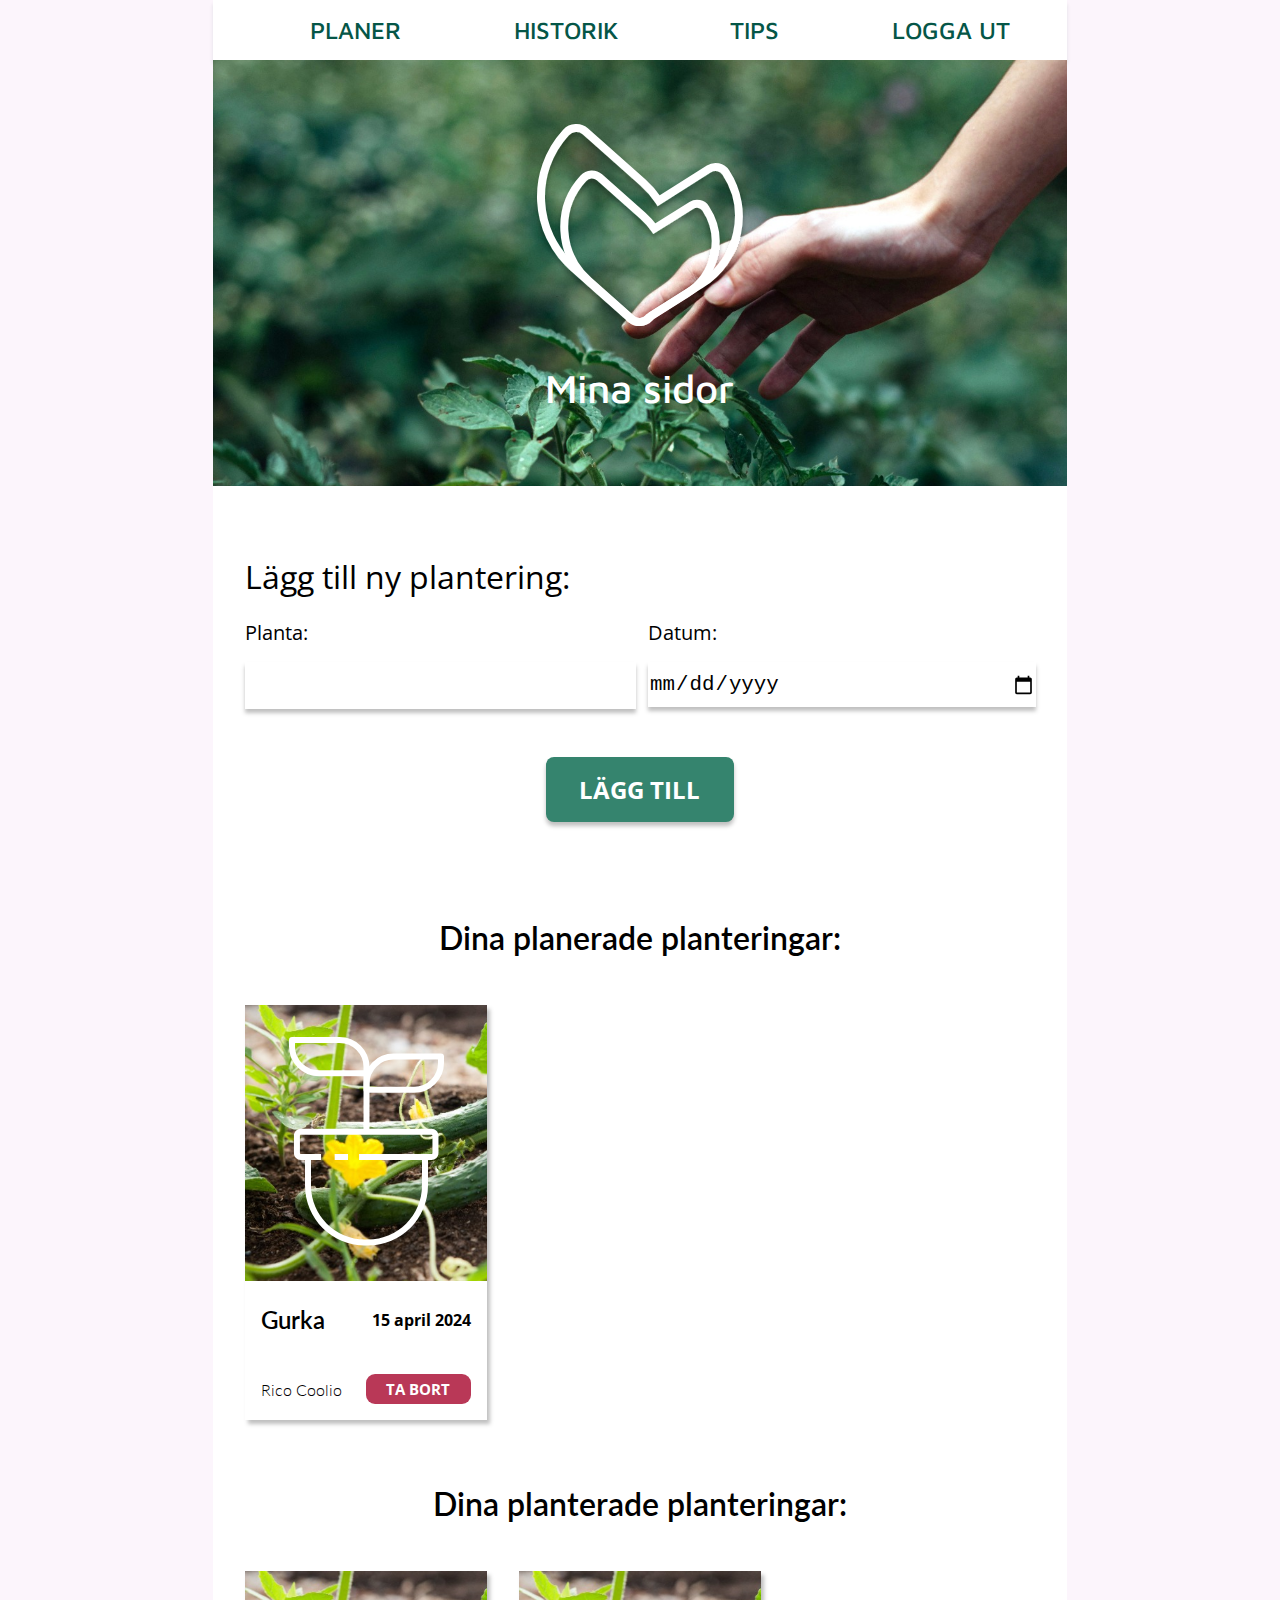
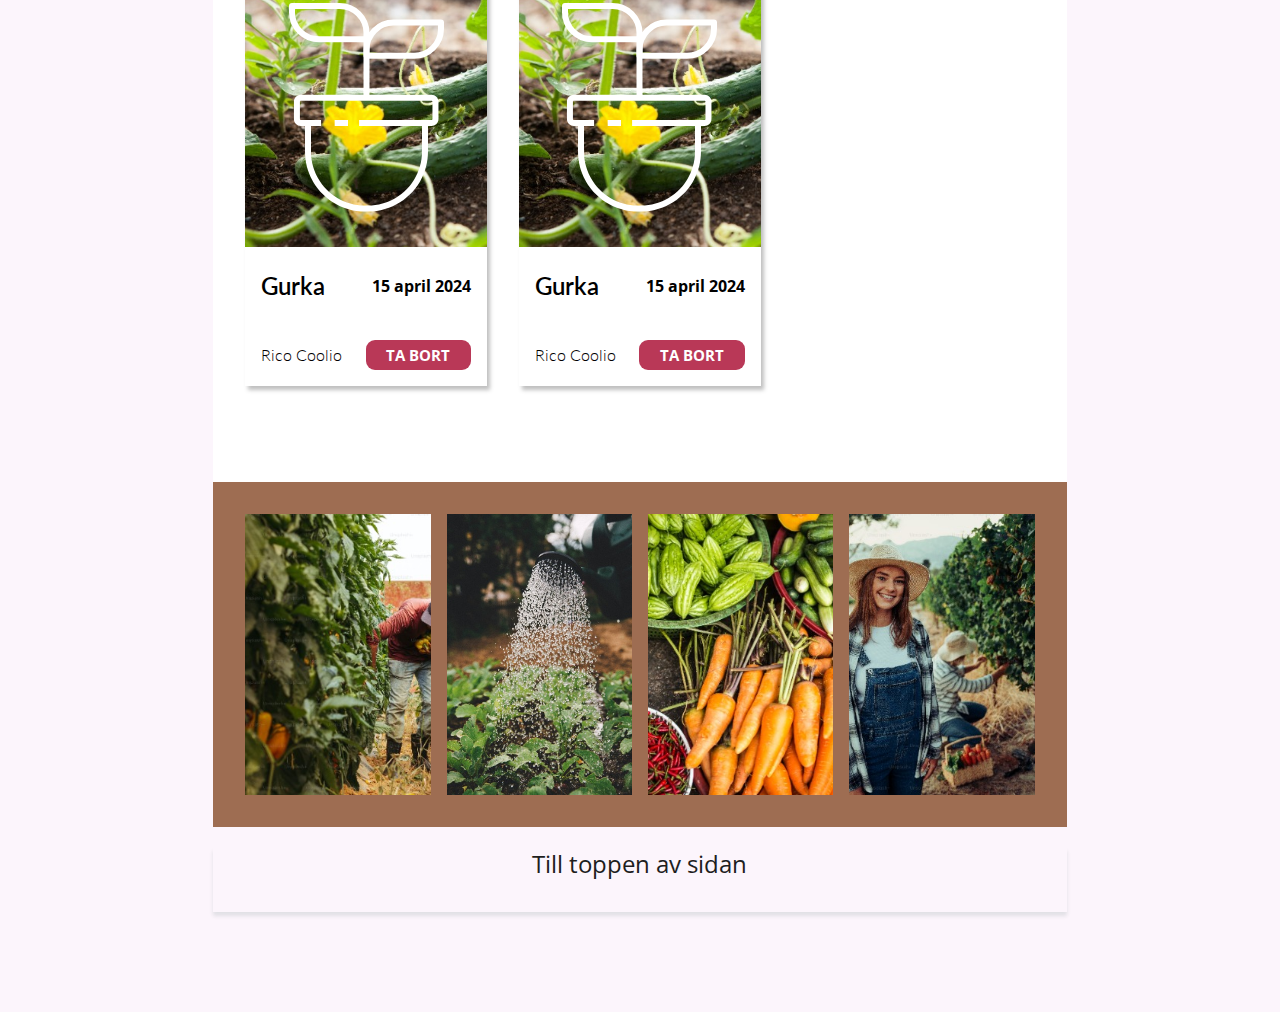
==== plantage.html @ c201dd51 "plantage" ====
<!DOCTYPE html>
<html lang="sv">
  <head>
    <meta charset="UTF-8" />
    <meta name="viewport" content="width=device-width, initial-scale=1.0" />
    <title>Mina sidor</title>
    <link rel="stylesheet" href="/plantage.css" />
  </head>

  <body>
    <header>
      <input class="burger" type="checkbox" />

      <nav>
        <ul>
          <li>
            <a href="#planned">PLANER</a>
          </li>
          <li>
            <a href="#history">HISTORIK</a>
          </li>
          <li>
            <a href="#">TIPS</a>
          </li>
          <li>
            <a href="/index.html">LOGGA UT</a>
          </li>
        </ul>
      </nav>

      <section class="header-image-area">
        <figure class="burger">
          <img src="/assets/burgir.svg" alt="Hamburger menu icon" />
        </figure>

        <figure class="header-logo">
          <img src="/assets/Logo.svg" alt="Plant Logo" />
        </figure>

        <h1>Mina sidor</h1>
      </section>
    </header>

    <main>
      <h1>Lägg till ny plantering:</h1>

      <form action="" method="dialog" class="add-plant">
        <label for="name">Planta: </label>
        <input type="text" name="name" id="name" />

        <label for="date">Datum: </label>
        <input type="date" name="date" id="date" />

        <button class="theme-button">LÄGG TILL</button>
      </form>

      <section class="planned-plants" id="planned">
        <h2>Dina planerade planteringar:</h2>

        <section class="cards">
          <article class="card">
            <figure class="cucumber">
              <img src="/assets/plant.svg" alt="Cucumber" />
            </figure>
            <h3>Gurka</h3>
            <p>15 april 2024</p>
            <h4>Rico Coolio</h4>
            <figure class="trash-icon">
              <img src="/assets/Vector (Stroke).svg" alt="Trash" />
            </figure>
            <button class="remove">TA BORT</button>
          </article>
        </section>
      </section>

      <section class="planted-plants" id="history">
        <h2>Dina planterade planteringar:</h2>

        <section class="cards">
          <article class="card">
            <figure class="cucumber">
              <img src="/assets/plant.svg" alt="Cucumber" />
            </figure>
            <h3>Gurka</h3>
            <p>15 april 2024</p>
            <h4>Rico Coolio</h4>
            <figure class="trash-icon">
              <img src="/assets/Vector (Stroke).svg" alt="Trash" />
            </figure>
            <button class="remove">TA BORT</button>
          </article>

          <article class="card">
            <figure class="cucumber">
              <img src="/assets/plant.svg" alt="Cucumber" />
            </figure>
            <h3>Gurka</h3>
            <p>15 april 2024</p>
            <h4>Rico Coolio</h4>
            <figure class="trash-icon">
              <img src="/assets/Vector (Stroke).svg" alt="Trash" />
            </figure>
            <button class="remove">TA BORT</button>
          </article>
        </section>
      </section>
    </main>

    <footer>
      <section class="footer-images">
        <figure>
          <img src="/assets/picking-fruits.jpeg" alt="Guy picking fruit" />
        </figure>

        <figure>
          <img src="/assets/watering.jpeg" alt="Watering plants" class="vertical-image" />
        </figure>

        <figure>
          <img src="/assets/vegetables.jpeg" alt="Collection of vegetables" />
        </figure>

        <figure>
          <img src="/assets/girl.jpeg" alt="Girl in field" />
        </figure>
      </section>

      <h2><a href="#">Till toppen av sidan</a></h2>
    </footer>
  </body>
</html>
---- plantage.css ----
@import url('https://fonts.googleapis.com/css2?family=Lato:ital,wght@0,100;0,300;0,400;0,700;0,900;1,100;1,300;1,400;1,700;1,900&family=Maven+Pro:wght@400..900&display=swap');
@import url('https://fonts.googleapis.com/css2?family=Open+Sans:ital,wght@0,300..800;1,300..800&display=swap');


/* || GENERAL STYLES */


:root {
    --theme-green-color: #35846E;
    --link-green-color: #055647;
    --button-bg-color: #B93857;
    --background-margin-color: #FCF5FC;
    --background-content-color: #FFFFFF;
    --footer-background-color: #9E6D52;
}

body {
    height: 100vh;
    margin: 0;
    display: grid;
    grid-template-columns: repeat(6, 1fr);
    font-family: 'Maven Pro';
    background-color: var(--background-margin-color);
}

main,
header,
footer {
    grid-column: 2 / 6;
}

p {
    font-size: 16px;
    text-align: right;
    font-family: 'Open Sans';
}

h3 {
    font-family: 'Lato';
    margin-left: 1rem;
    font-size: 24px;
    font-weight: 600;
}

h4 {
    font-family: 'Lato';
    margin-left: 1rem;
    font-weight: 300;
    font-size: 16px;
}

.theme-button {
    background-color: var(--theme-green-color);
    color: white;
    border-radius: 8px;
    font-size: 24px;
    font-family: 'Open Sans';
    font-weight: 700;
    border: thin;
    box-shadow: 0px 4px 4px 0px #00000040;
    padding: 1rem 2rem;
    grid-column: 5 / 9;
}

button:hover {
    cursor: pointer;
}

a {
    text-decoration: none;
    color: #1E1E1E;
}

/* || HEADER AND NAVIGATION */

header {
    background-color: var(--background-content-color);
    margin-bottom: 3rem;
    height: 100%;

    .burger {
        display: none;
    }

    nav {
        background-color: white;
        box-shadow: 0px 4px 4px 0px #03382F1C;
        align-content: center;

        ul {
            display: flex;
            list-style-type: none;
            justify-content: space-around;
            margin: 1rem 0;

            a {
                text-decoration: none;
                font-size: 1.5rem;
                color: var(--link-green-color);
                font-weight: 500;
            }
        }
    }

    .header-image-area {
        background: url(/assets/hand-above-plants.jpeg);
        background-size: cover;
        background-repeat: no-repeat;
        background-position: center;
        text-align: center;
        align-content: center;
        padding: 3rem 0;

        .header-logo {
            align-content: center;
        }

        h1 {
            font-size: 40px;
            font-weight: 500;
            color: white;
        }
    }
}

/* || MAIN CONTENT */

main {
    background-color: var(--background-content-color);
    padding: 0 2rem 3rem 2rem;

    h1 {
        font-size: 32px;
        font-family: 'Open Sans';
        font-weight: 400;
    }

    .add-plant {
        display: grid;
        grid-template-columns: repeat(12, 1fr);
        gap: 1rem;

        label {
            display: block;
            grid-column: span 6;
            font-size: 20px;
            font-family: 'Open Sans';
            font-weight: 400;
        }

        button {
            margin: 2rem;
        }

        input {
            grid-column: span 6;
            box-shadow: 0px 4px 4px 0px #00000040;
            width: 100%;
            height: 45px;
            border: thin;
            font-size: 1.3rem;
        }

        #name {
            grid-row: 2;
        }
    }

    .planned-plants,
    .planted-plants {
        h2 {
            font-size: 32px;
            font-weight: 600;
            text-align: center;
            font-family: 'Lato';
            margin-top: 4rem;
            margin-bottom: 3rem;
        }

        .cards {
            display: grid;
            grid-template-columns: repeat(12, 1fr);
            grid-column: span 12;
            gap: 2rem;
            margin-bottom: 3rem;

            .card {
                display: grid;
                grid-column: span 4;
                align-items: center;
                background-color: white;
                box-shadow: 3px 4px 4px 0px #00000040;

                .cucumber {
                    background: url(/assets/cucumber.jpeg);
                    background-size: cover;
                }

                .trash-icon {
                    display: none;
                }

                figure {
                    margin: 0;
                    grid-column: span 4;
                    text-align: center;
                    background-repeat: no-repeat;
                    background-size: cover;

                    img {
                        padding: 2rem 0;
                    }
                }

                p,
                .remove {
                    grid-column-start: 4;
                    font-weight: 700;
                    margin-right: 1rem;
                }

                .remove {
                    background-color: var(--button-bg-color);
                    color: white;
                    font-size: 15px;
                    font-family: 'Open Sans';
                    border-radius: 9px;
                    border: thin;
                    padding: 0.3rem;
                }
            }
        }
    }
}

/* || FOOTER */

footer {
    padding-bottom: 5rem;

    .footer-images {
        background-color: var(--footer-background-color);
        display: grid;
        grid-template-columns: repeat(12, 1fr);
        gap: 1rem;
        padding: 2rem;

        figure {
            grid-column: span 3;
            margin: 0;
            padding: 0;

            img {
                width: 100%;
                height: 100%;
                object-fit: cover;
            }
        }
    }

    h2 {
        font-family: 'Open Sans';
        font-size: 24px;
        font-weight: 400;
        text-align: center;
        box-shadow: 0px 4px 4px 0px #03382F1C;
        padding-bottom: 2rem;
    }
}




@media (max-width: 600px) {

    /* || GENERAL STYLES */

    body {
        display: flex;
        flex-direction: column;
    }

    header,
    main,
    footer {
        grid-column: span 6;
    }

    .theme-button {
        width: 40%;
        align-self: center;
        padding: 0.5rem 0;
        font-size: 16px;
        font-family: 'Open Sans';
        font-weight: 400;
        margin: 0;
    }

    p {
        font-size: 10px;
        font-family: 'Open Sans';
    }

    h3 {
        font-size: 14px;
    }

    h4 {
        font-size: 10px;
    }

    /* || HEADER AND NAVIGATION */

    header {
        grid-template-rows: 2fr 1fr;
        margin-bottom: 0;

        nav {
            display: none;
        }

        .burger {
            display: flex;
            right: 0;
            margin: 0;
            position: absolute;
            padding: 1rem 1rem 0 0;
            z-index: 3;
        }

        .header-image-area {
            padding: 0;

            .header-logo {
                margin-top: 4rem;
            }

            h1 {
                font-size: 32px;
                margin-bottom: 3rem;
            }
        }

        input[type="checkbox"] {
            width: 48px;
            height: 38px;
            opacity: 0;
            position: absolute;
            margin: 1rem 1rem 0 0;
            z-index: 5;
        }

        input:checked {
            z-index: 5;

            ~nav {
                display: block;
                position: absolute;
                top: 0;
                width: 100%;
                text-align: center;

                ul {
                    flex-direction: column;
                }
            }
        }
    }

    /* || MAIN CONTENT */

    main {
        padding: 0 2rem;

        h1 {
            font-size: 24px;
            text-align: center;
        }

        .add-plant {
            display: flex;
            flex-direction: column;
            gap: 1rem;

            label {
                font-size: 12px;
            }

            input {
                border: 1px solid #FFFFFF;
                height: 36px;
            }
        }

        .planted-plants,
        .planned-plants {

            h2 {
                font-size: 16px;
                font-family: 'Open Sans';
                margin: 3rem 0 2rem 0;
            }

            .cards {
                grid-template-columns: 1fr 1fr;
                gap: 2rem;

                .card {
                    grid-column: span 1;

                    button {
                        display: none;
                    }

                    figure {
                        text-align: center;

                        img {
                            width: 50%;
                        }
                    }

                    .trash-icon {
                        display: block;
                        grid-column-start: 4;
                        justify-self: flex-end;
                        margin-right: 1rem;

                        img {
                            width: fit-content;
                            padding: 0;
                        }
                    }
                }
            }

            .theme-button {
                font-size: 16px;
                font-family: 'Open Sans';
                font-weight: 700;
                grid-column: 5 / 9;
            }
        }
    }

    /* || FOOTER */

    footer {
        grid-template-columns: repeat(12, 1fr);
        gap: 1rem;
        align-items: self-end;
        padding: 0;

        .footer-images {
            background-color: var(--footer-background-color);
            padding: 1rem;
            grid-template-rows: 1fr 1fr;
            gap: 0.7rem;

            figure {
                grid-column: span 6;

                img {
                    height: 100%;
                    width: 100%;
                }

                .vertical-image {
                    aspect-ratio: 16 / 9;
                }
            }
        }

        h2 {
            grid-column: span 12;
            margin-bottom: 0;
            font-size: 12px;
        }
    }
}
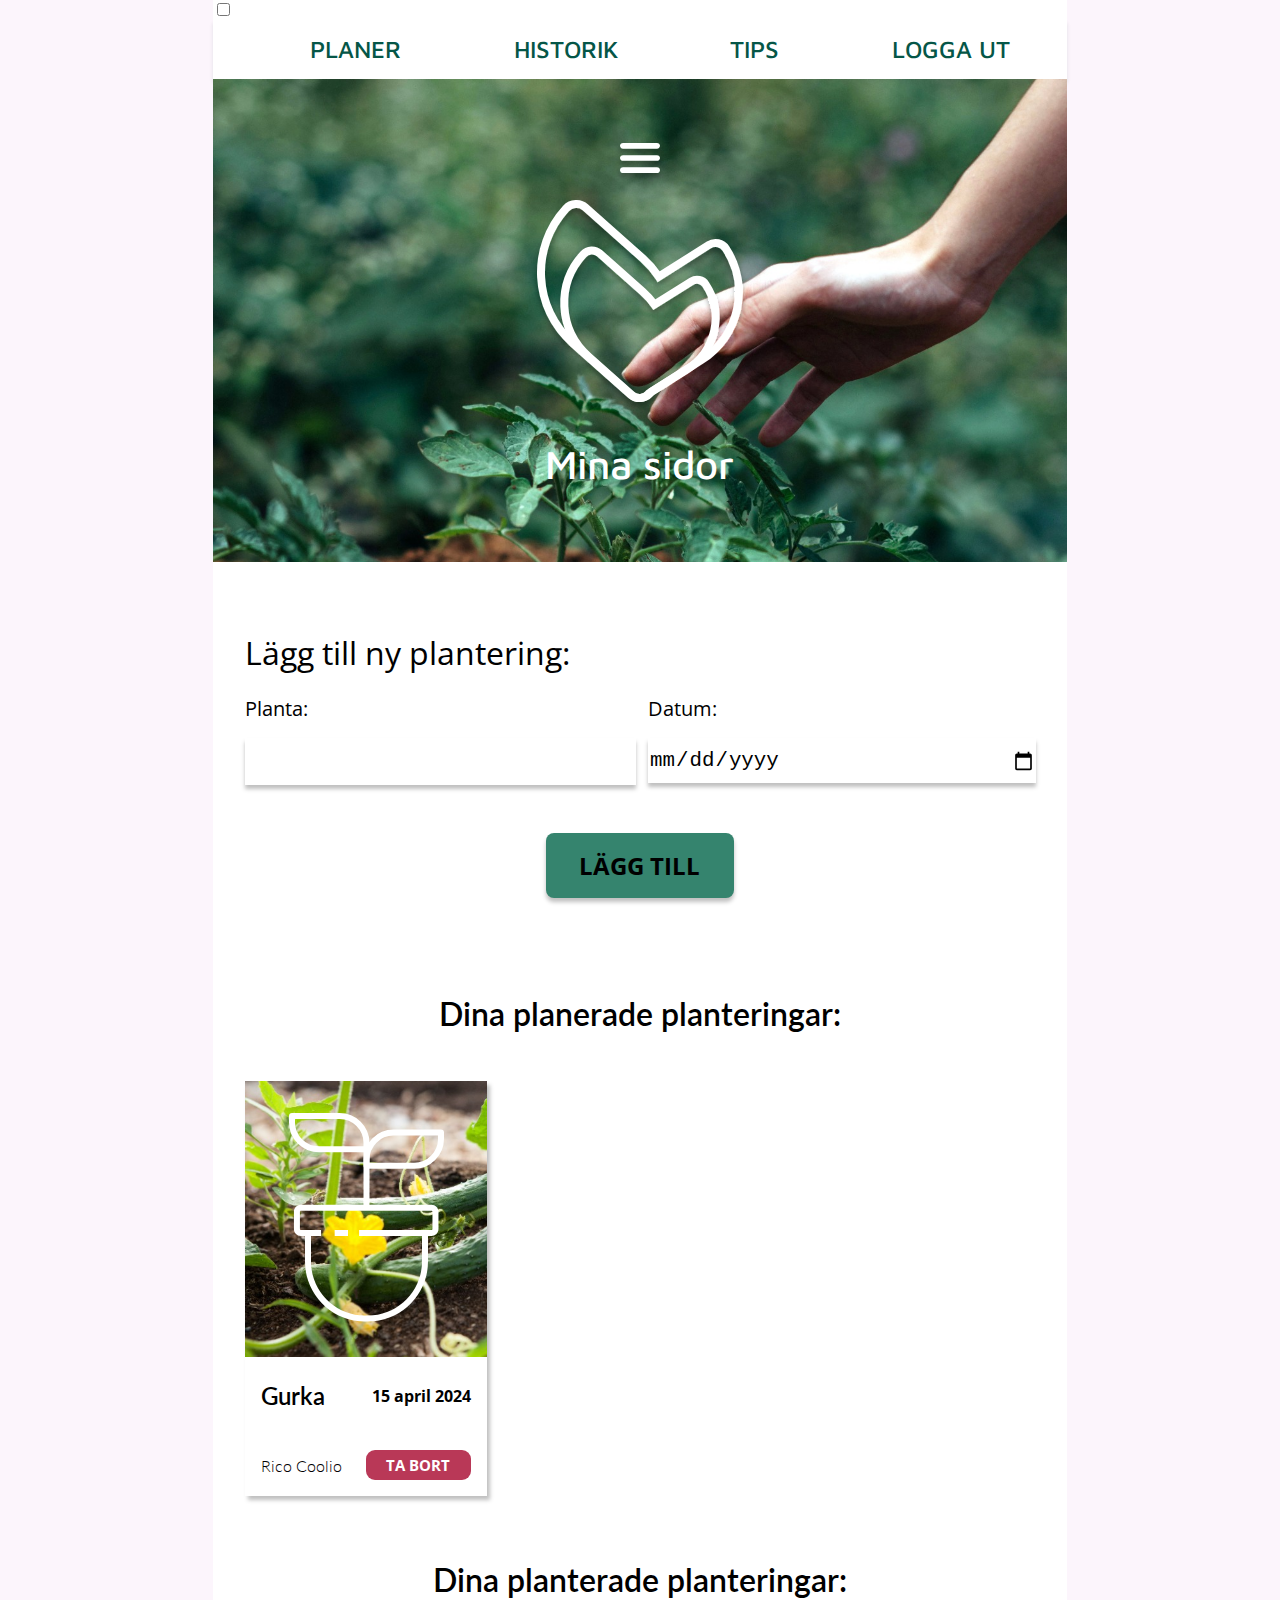
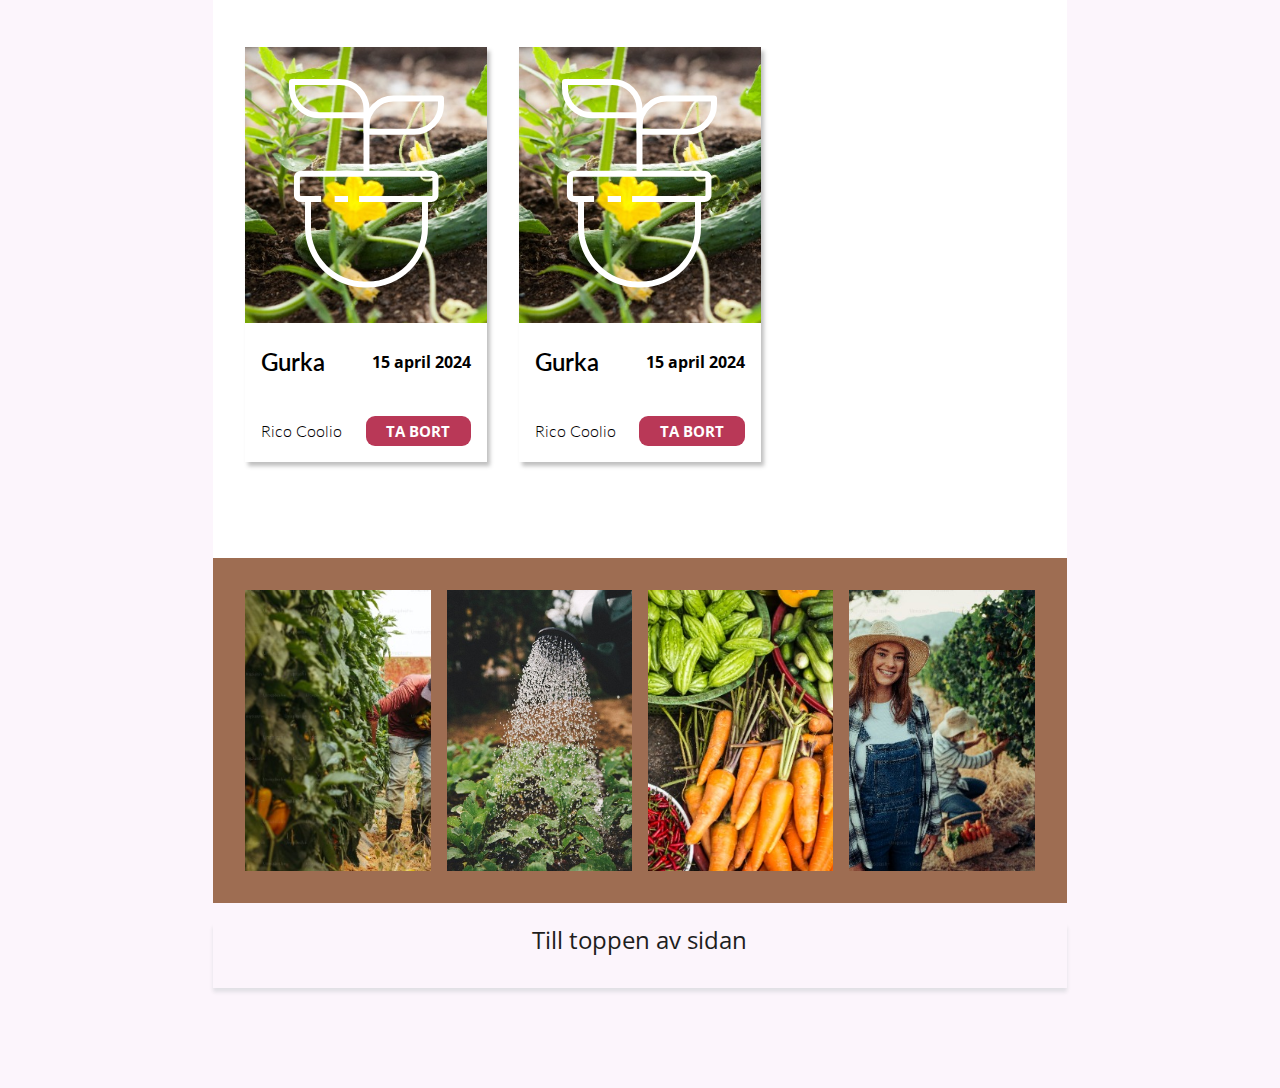
==== commit 41686815: "plantage" ====
--- a/plantage.html
+++ b/plantage.html
@@ -4,7 +4,7 @@
     <meta charset="UTF-8" />
     <meta name="viewport" content="width=device-width, initial-scale=1.0" />
     <title>Mina sidor</title>
-    <link rel="stylesheet" href="/plantage.css" />
+    <link rel="stylesheet" href="plantage.css" />
   </head>
 
   <body>
@@ -73,13 +73,13 @@
         </section>
       </section>
 
-      <section class="planted-plants" id="history">
+      <section class="planted-plants" id="historik">
         <h2>Dina planterade planteringar:</h2>
 
         <section class="cards">
           <article class="card">
             <figure class="cucumber">
-              <img src="/assets/plant.svg" alt="Cucumber" />
+              <img src="/assets/plant.svg" alt="Gurka" />
             </figure>
             <h3>Gurka</h3>
             <p>15 april 2024</p>
@@ -109,7 +109,7 @@
     <footer>
       <section class="footer-images">
         <figure>
-          <img src="/assets/picking-fruits.jpeg" alt="Guy picking fruit" />
+          <img src="/assets/picking-fruits.jpeg" alt="Plocka frukter" />
         </figure>
 
         <figure>
@@ -117,11 +117,11 @@
         </figure>
 
         <figure>
-          <img src="/assets/vegetables.jpeg" alt="Collection of vegetables" />
+          <img src="/assets/vegetables.jpeg" alt="Grönsaker" />
         </figure>
 
         <figure>
-          <img src="/assets/girl.jpeg" alt="Girl in field" />
+          <img src="/assets/girl.jpeg" alt="Tjej på fätet" />
         </figure>
       </section>
 
--- a/plantage.css
+++ b/plantage.css
@@ -2,29 +2,31 @@
 @import url('https://fonts.googleapis.com/css2?family=Open+Sans:ital,wght@0,300..800;1,300..800&display=swap');
 
 
-/* || GENERAL STYLES */
 
 
 :root {
+    --background-margin-color: #FCF5FC;
+    --background-content-color: #FFFFFF;
+    --footer-background-color: #9E6D52;
     --theme-green-color: #35846E;
     --link-green-color: #055647;
     --button-bg-color: #B93857;
-    --background-margin-color: #FCF5FC;
-    --background-content-color: #FFFFFF;
-    --footer-background-color: #9E6D52;
+
 }
 
 body {
-    height: 100vh;
-    margin: 0;
     display: grid;
     grid-template-columns: repeat(6, 1fr);
     font-family: 'Maven Pro';
     background-color: var(--background-margin-color);
-}
-
+    height: 100vh;
+    margin: 0;
+    display: grid;
+
+}
+
+header,
 main,
-header,
 footer {
     grid-column: 2 / 6;
 }
@@ -43,15 +45,14 @@
 }
 
 h4 {
+    margin-left: 1rem;
     font-family: 'Lato';
-    margin-left: 1rem;
     font-weight: 300;
     font-size: 16px;
 }
 
 .theme-button {
     background-color: var(--theme-green-color);
-    color: white;
     border-radius: 8px;
     font-size: 24px;
     font-family: 'Open Sans';
@@ -71,16 +72,12 @@
     color: #1E1E1E;
 }
 
-/* || HEADER AND NAVIGATION */
 
 header {
     background-color: var(--background-content-color);
     margin-bottom: 3rem;
     height: 100%;
 
-    .burger {
-        display: none;
-    }
 
     nav {
         background-color: white;
@@ -91,7 +88,6 @@
             display: flex;
             list-style-type: none;
             justify-content: space-around;
-            margin: 1rem 0;
 
             a {
                 text-decoration: none;
@@ -108,12 +104,9 @@
         background-repeat: no-repeat;
         background-position: center;
         text-align: center;
-        align-content: center;
         padding: 3rem 0;
 
-        .header-logo {
-            align-content: center;
-        }
+
 
         h1 {
             font-size: 40px;
@@ -123,7 +116,6 @@
     }
 }
 
-/* || MAIN CONTENT */
 
 main {
     background-color: var(--background-content-color);
@@ -169,18 +161,18 @@
     .planned-plants,
     .planted-plants {
         h2 {
+            margin-top: 4rem;
+            margin-bottom: 3rem;
             font-size: 32px;
             font-weight: 600;
             text-align: center;
             font-family: 'Lato';
-            margin-top: 4rem;
-            margin-bottom: 3rem;
+
         }
 
         .cards {
             display: grid;
             grid-template-columns: repeat(12, 1fr);
-            grid-column: span 12;
             gap: 2rem;
             margin-bottom: 3rem;
 
@@ -188,7 +180,6 @@
                 display: grid;
                 grid-column: span 4;
                 align-items: center;
-                background-color: white;
                 box-shadow: 3px 4px 4px 0px #00000040;
 
                 .cucumber {
@@ -201,11 +192,11 @@
                 }
 
                 figure {
+                    background-size: cover;
                     margin: 0;
                     grid-column: span 4;
                     text-align: center;
-                    background-repeat: no-repeat;
-                    background-size: cover;
+
 
                     img {
                         padding: 2rem 0;
@@ -214,9 +205,9 @@
 
                 p,
                 .remove {
-                    grid-column-start: 4;
                     font-weight: 700;
                     margin-right: 1rem;
+                    grid-column-start: 4;
                 }
 
                 .remove {
@@ -233,17 +224,16 @@
     }
 }
 
-/* || FOOTER */
 
 footer {
     padding-bottom: 5rem;
 
     .footer-images {
+        padding: 2rem;
         background-color: var(--footer-background-color);
         display: grid;
         grid-template-columns: repeat(12, 1fr);
         gap: 1rem;
-        padding: 2rem;
 
         figure {
             grid-column: span 3;
@@ -259,11 +249,11 @@
     }
 
     h2 {
+        box-shadow: 0px 4px 4px 0px #03382F1C;
         font-family: 'Open Sans';
         font-size: 24px;
         font-weight: 400;
         text-align: center;
-        box-shadow: 0px 4px 4px 0px #03382F1C;
         padding-bottom: 2rem;
     }
 }
@@ -273,53 +263,46 @@
 
 @media (max-width: 600px) {
 
-    /* || GENERAL STYLES */
 
     body {
         display: flex;
         flex-direction: column;
     }
 
-    header,
-    main,
-    footer {
-        grid-column: span 6;
-    }
 
     .theme-button {
         width: 40%;
-        align-self: center;
         padding: 0.5rem 0;
         font-size: 16px;
-        font-family: 'Open Sans';
         font-weight: 400;
         margin: 0;
+        align-self: center;
+
+    }
+
+    h4 {
+        font-size: 10px;
     }
 
     p {
         font-size: 10px;
-        font-family: 'Open Sans';
     }
 
     h3 {
         font-size: 14px;
     }
 
-    h4 {
-        font-size: 10px;
-    }
-
-    /* || HEADER AND NAVIGATION */
 
     header {
+        margin-bottom: 0;
         grid-template-rows: 2fr 1fr;
-        margin-bottom: 0;
+
 
         nav {
             display: none;
         }
 
-        .burger {
+        .burgir {
             display: flex;
             right: 0;
             margin: 0;
@@ -347,27 +330,9 @@
             opacity: 0;
             position: absolute;
             margin: 1rem 1rem 0 0;
-            z-index: 5;
-        }
-
-        input:checked {
-            z-index: 5;
-
-            ~nav {
-                display: block;
-                position: absolute;
-                top: 0;
-                width: 100%;
-                text-align: center;
-
-                ul {
-                    flex-direction: column;
-                }
-            }
-        }
-    }
-
-    /* || MAIN CONTENT */
+        }
+    }
+
 
     main {
         padding: 0 2rem;
@@ -412,13 +377,10 @@
                         display: none;
                     }
 
-                    figure {
-                        text-align: center;
-
-                        img {
-                            width: 50%;
-                        }
+                    img {
+                        width: 50%;
                     }
+
 
                     .trash-icon {
                         display: block;
@@ -438,18 +400,13 @@
                 font-size: 16px;
                 font-family: 'Open Sans';
                 font-weight: 700;
-                grid-column: 5 / 9;
-            }
-        }
-    }
-
-    /* || FOOTER */
+                grid-column: 7 / 9;
+            }
+        }
+    }
+
 
     footer {
-        grid-template-columns: repeat(12, 1fr);
-        gap: 1rem;
-        align-items: self-end;
-        padding: 0;
 
         .footer-images {
             background-color: var(--footer-background-color);
@@ -460,11 +417,6 @@
             figure {
                 grid-column: span 6;
 
-                img {
-                    height: 100%;
-                    width: 100%;
-                }
-
                 .vertical-image {
                     aspect-ratio: 16 / 9;
                 }
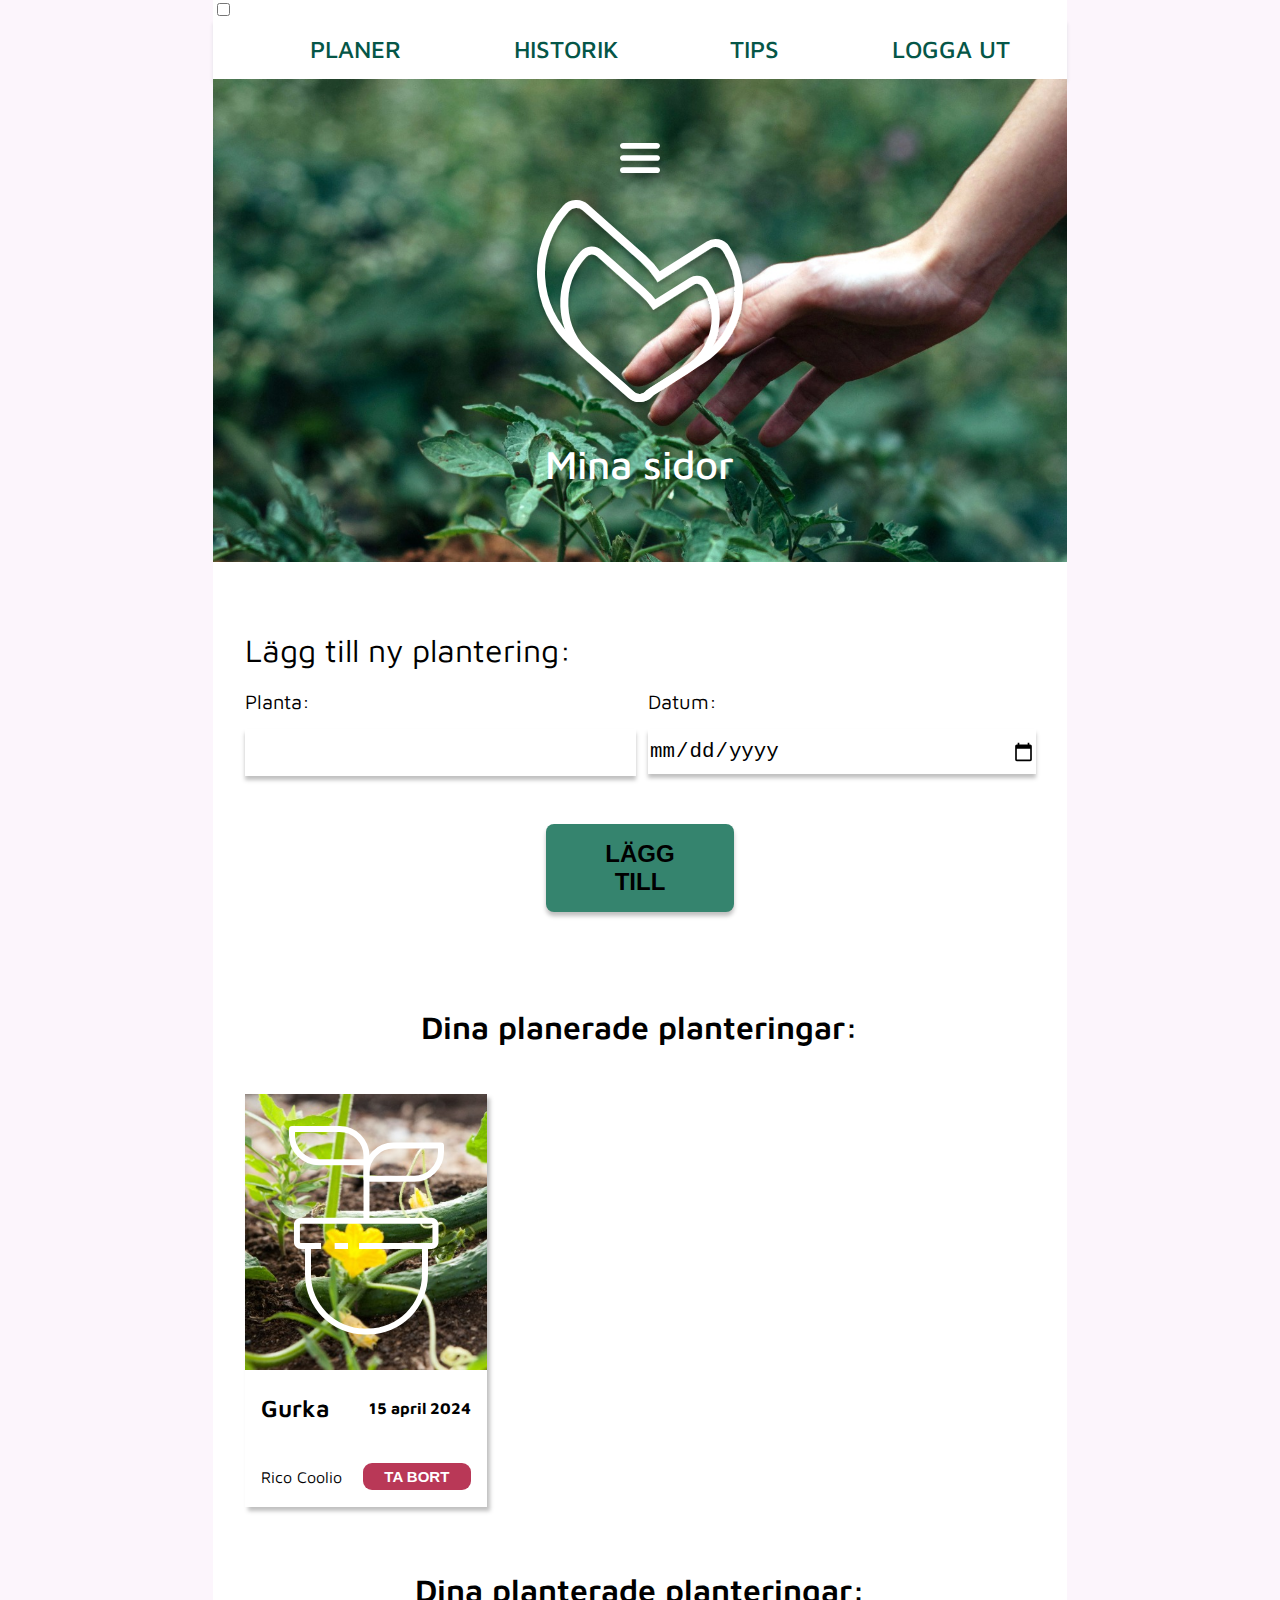
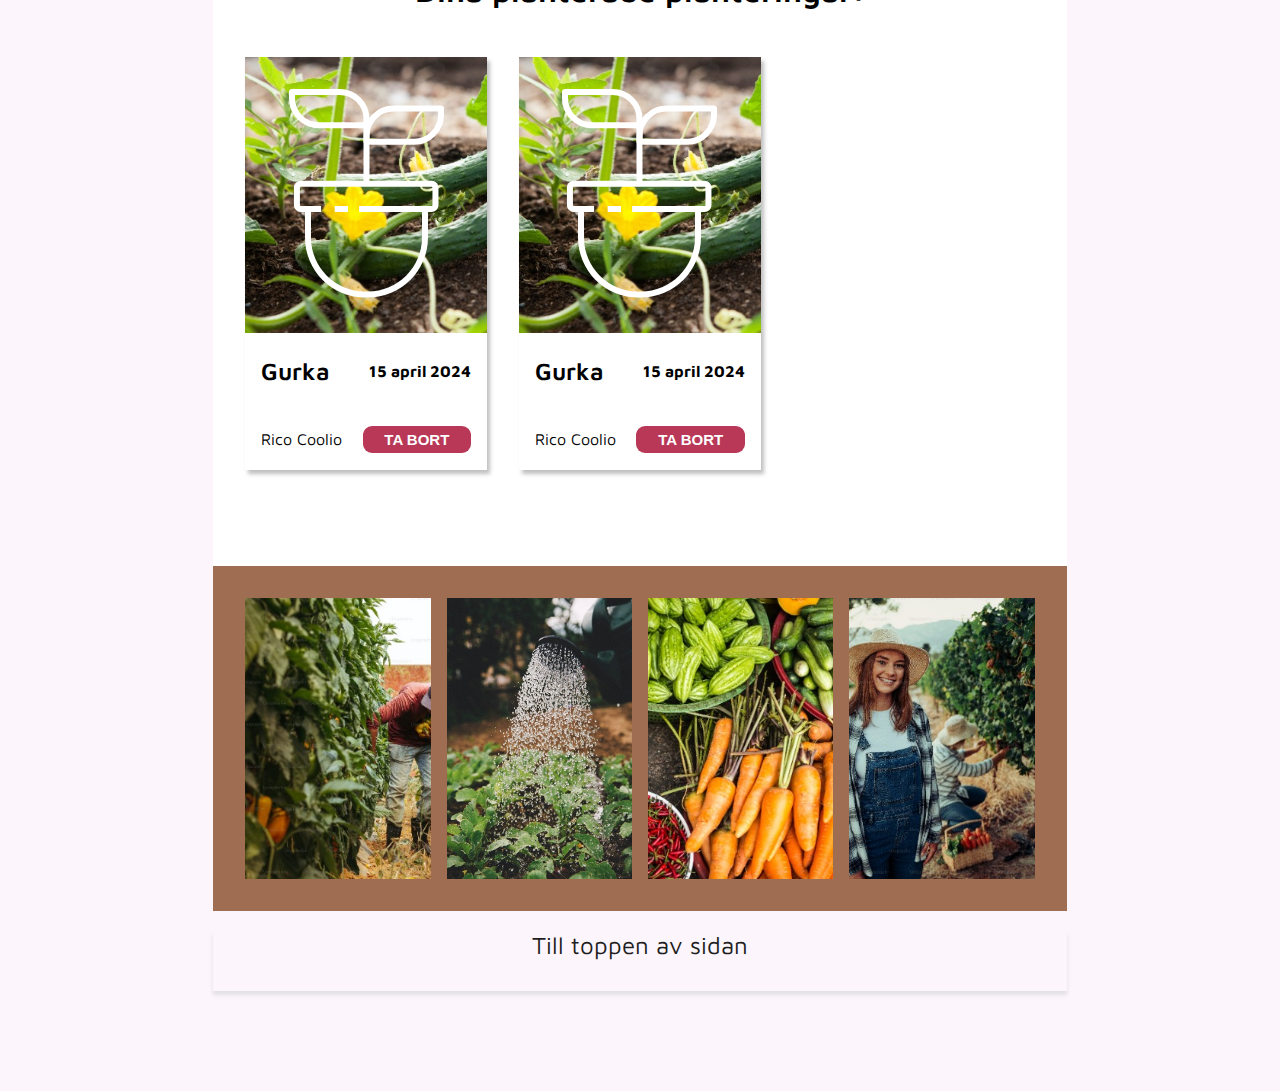
==== commit 31ed695a: "added aspect ratio for mobile view" ====
--- a/plantage.html
+++ b/plantage.html
@@ -14,10 +14,10 @@
       <nav>
         <ul>
           <li>
-            <a href="#planned">PLANER</a>
+            <a href="#">PLANER</a>
           </li>
           <li>
-            <a href="#history">HISTORIK</a>
+            <a href="#">HISTORIK</a>
           </li>
           <li>
             <a href="#">TIPS</a>
@@ -30,7 +30,7 @@
 
       <section class="header-image-area">
         <figure class="burger">
-          <img src="/assets/burgir.svg" alt="Hamburger menu icon" />
+          <img src="/assets/burgir.svg" alt="Hamburger" />
         </figure>
 
         <figure class="header-logo">
@@ -44,7 +44,7 @@
     <main>
       <h1>Lägg till ny plantering:</h1>
 
-      <form action="" method="dialog" class="add-plant">
+      <form action="" method="post" class="add-plant">
         <label for="name">Planta: </label>
         <input type="text" name="name" id="name" />
 
@@ -68,7 +68,7 @@
             <figure class="trash-icon">
               <img src="/assets/Vector (Stroke).svg" alt="Trash" />
             </figure>
-            <button class="remove">TA BORT</button>
+            <button class="delete">TA BORT</button>
           </article>
         </section>
       </section>
@@ -87,7 +87,7 @@
             <figure class="trash-icon">
               <img src="/assets/Vector (Stroke).svg" alt="Trash" />
             </figure>
-            <button class="remove">TA BORT</button>
+            <button class="delete">TA BORT</button>
           </article>
 
           <article class="card">
@@ -100,7 +100,7 @@
             <figure class="trash-icon">
               <img src="/assets/Vector (Stroke).svg" alt="Trash" />
             </figure>
-            <button class="remove">TA BORT</button>
+            <button class="delete">TA BORT</button>
           </article>
         </section>
       </section>
--- a/plantage.css
+++ b/plantage.css
@@ -34,11 +34,9 @@
 p {
     font-size: 16px;
     text-align: right;
-    font-family: 'Open Sans';
 }
 
 h3 {
-    font-family: 'Lato';
     margin-left: 1rem;
     font-size: 24px;
     font-weight: 600;
@@ -46,7 +44,6 @@
 
 h4 {
     margin-left: 1rem;
-    font-family: 'Lato';
     font-weight: 300;
     font-size: 16px;
 }
@@ -55,7 +52,6 @@
     background-color: var(--theme-green-color);
     border-radius: 8px;
     font-size: 24px;
-    font-family: 'Open Sans';
     font-weight: 700;
     border: thin;
     box-shadow: 0px 4px 4px 0px #00000040;
@@ -123,7 +119,6 @@
 
     h1 {
         font-size: 32px;
-        font-family: 'Open Sans';
         font-weight: 400;
     }
 
@@ -136,7 +131,6 @@
             display: block;
             grid-column: span 6;
             font-size: 20px;
-            font-family: 'Open Sans';
             font-weight: 400;
         }
 
@@ -166,7 +160,6 @@
             font-size: 32px;
             font-weight: 600;
             text-align: center;
-            font-family: 'Lato';
 
         }
 
@@ -204,17 +197,16 @@
                 }
 
                 p,
-                .remove {
+                .delete {
                     font-weight: 700;
                     margin-right: 1rem;
                     grid-column-start: 4;
                 }
 
-                .remove {
+                .delete {
                     background-color: var(--button-bg-color);
                     color: white;
                     font-size: 15px;
-                    font-family: 'Open Sans';
                     border-radius: 9px;
                     border: thin;
                     padding: 0.3rem;
@@ -250,7 +242,6 @@
 
     h2 {
         box-shadow: 0px 4px 4px 0px #03382F1C;
-        font-family: 'Open Sans';
         font-size: 24px;
         font-weight: 400;
         text-align: center;
@@ -277,7 +268,6 @@
         font-weight: 400;
         margin: 0;
         align-self: center;
-
     }
 
     h4 {
@@ -362,12 +352,11 @@
 
             h2 {
                 font-size: 16px;
-                font-family: 'Open Sans';
                 margin: 3rem 0 2rem 0;
             }
 
             .cards {
-                grid-template-columns: 1fr 1fr;
+                grid-template-columns: repeat(2,1fr) ;
                 gap: 2rem;
 
                 .card {
@@ -398,7 +387,6 @@
 
             .theme-button {
                 font-size: 16px;
-                font-family: 'Open Sans';
                 font-weight: 700;
                 grid-column: 7 / 9;
             }
